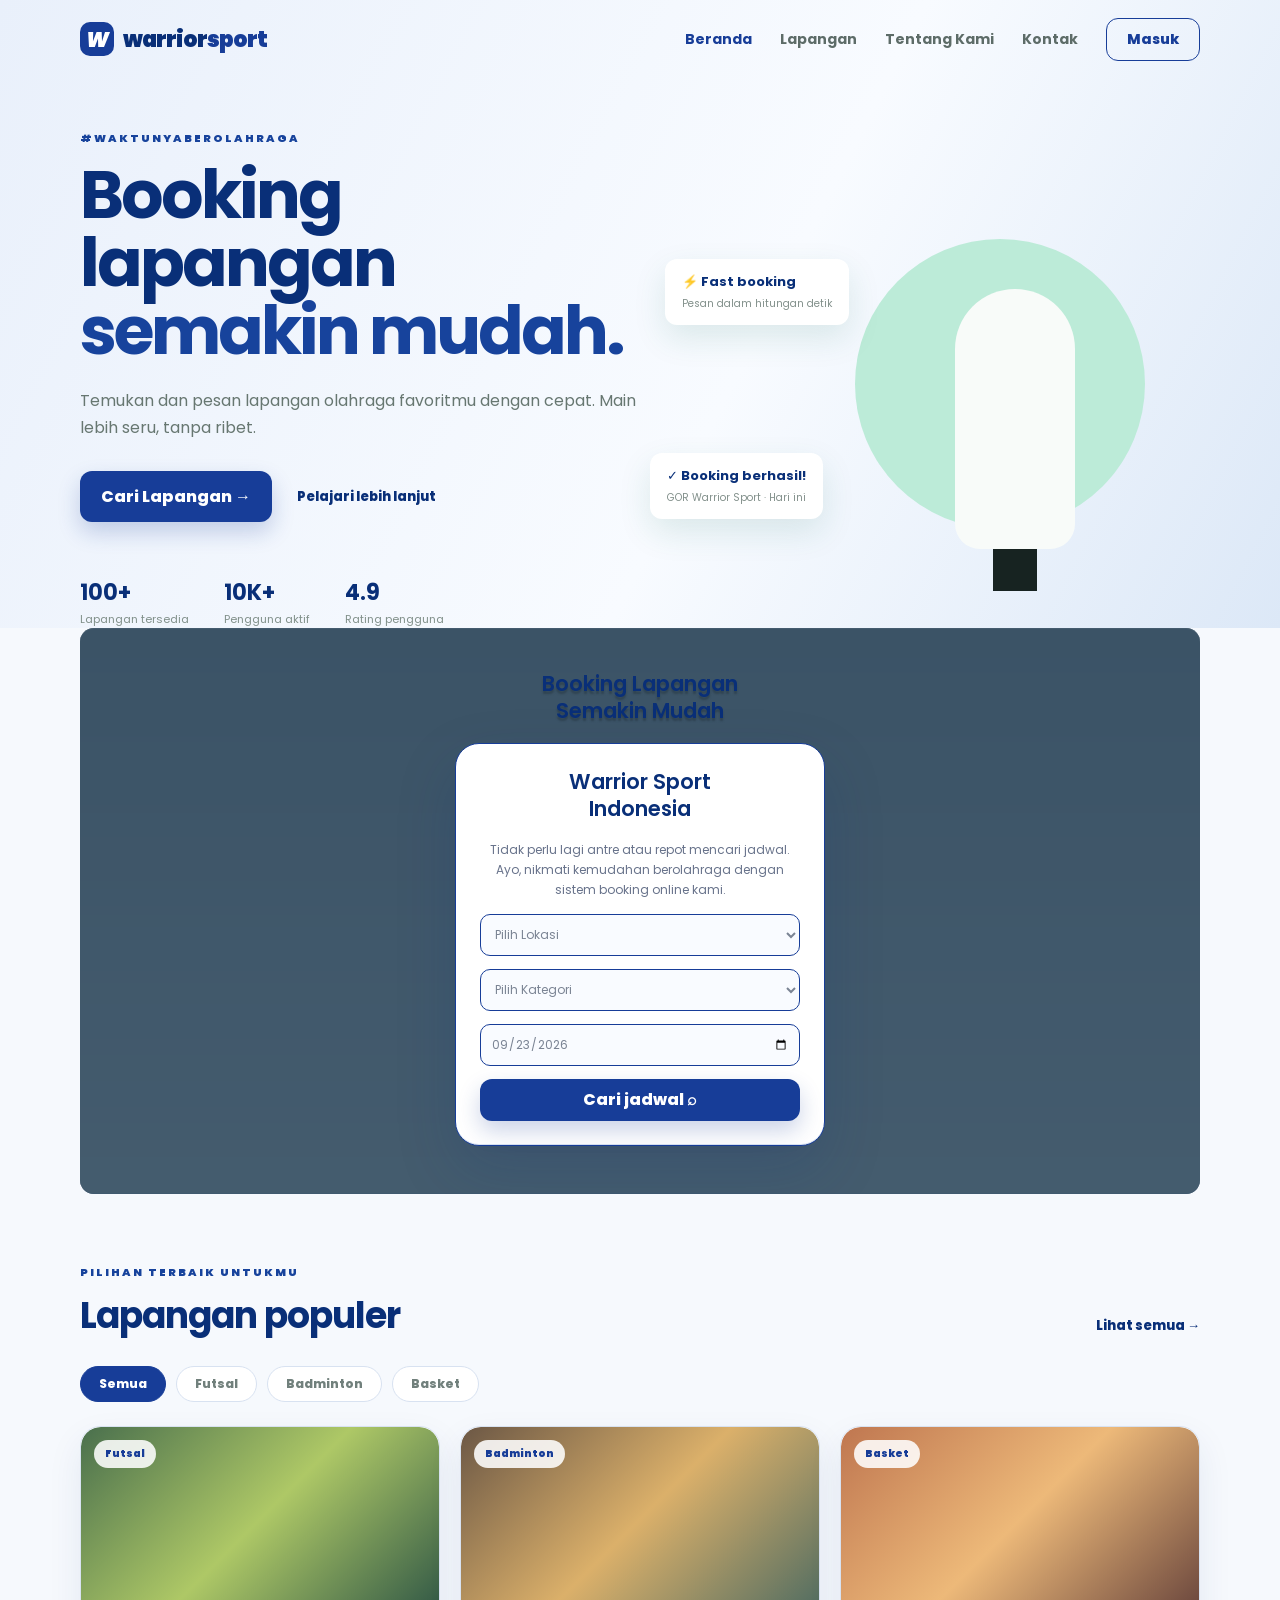
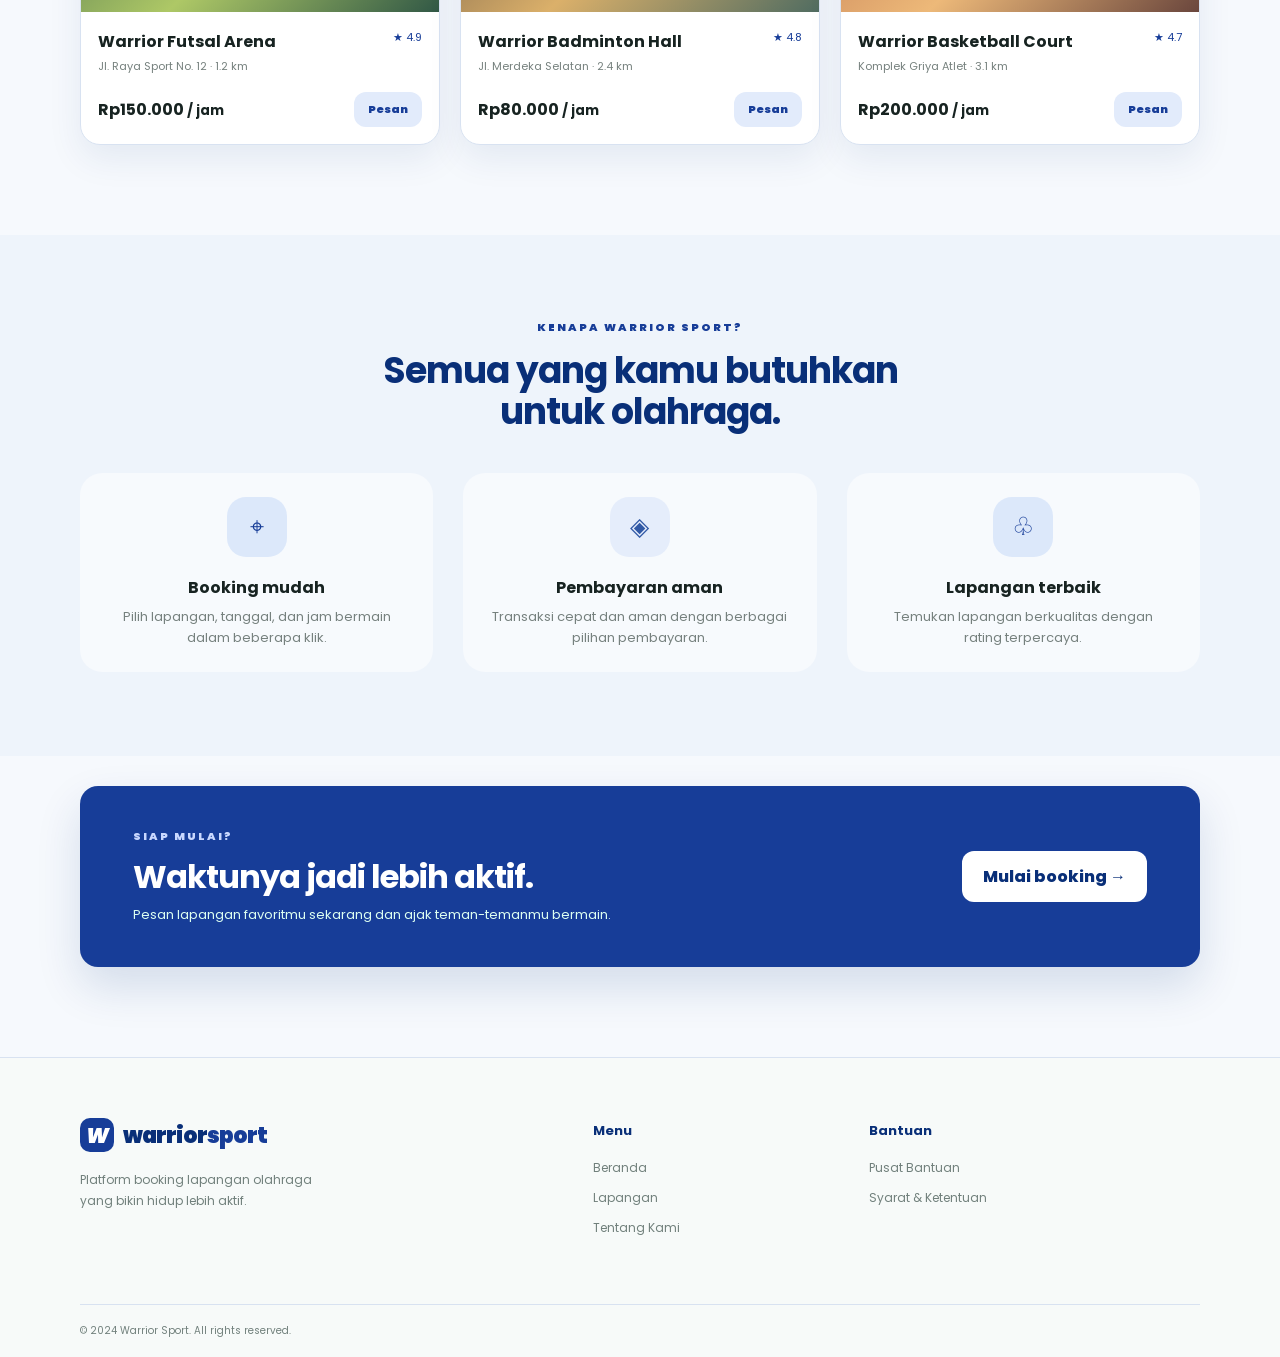
==== index.html @ 6aef8c1a "Prepare static app for Vercel" ====
<!doctype html>
<html lang="id">
  <head>
    <meta charset="UTF-8" />
    <meta name="viewport" content="width=device-width, initial-scale=1.0" />
    <meta
      name="description"
      content="Booking lapangan olahraga Warrior Sport Indonesia dengan cepat dan mudah."
    />
    <title>Warrior Sport — Booking Lapangan</title>
    <link rel="preconnect" href="https://fonts.googleapis.com" />
    <link rel="preconnect" href="https://fonts.gstatic.com" crossorigin />
    <link
      href="https://fonts.googleapis.com/css2?family=Poppins:wght@400;500;600;700;800&display=swap"
      rel="stylesheet"
    />
    <link rel="stylesheet" href="styles.css" />
    <link rel="stylesheet" href="home-layout.css" />
    <link rel="stylesheet" href="home-fix.css" />
    <link rel="stylesheet" href="redesign.css" />
    <link rel="stylesheet" href="high-end.css" />
  </head>
  <body>
    <a class="skip-link" href="#booking">Lewati ke pencarian lapangan</a>
    <header class="site-header" id="beranda">
      <nav class="nav container" aria-label="Navigasi utama">
        <a class="brand" href="#beranda"
          ><span class="brand-mark">W</span
          ><span>warrior<span class="brand-accent">sport</span></span></a
        ><button class="nav-toggle" aria-label="Buka menu">
          <span></span><span></span><span></span>
        </button>
        <div class="nav-links">
          <a class="active" href="#beranda">Beranda</a
          ><a href="lapangan.html">Lapangan</a
          ><a href="#tentang">Tentang Kami</a><a href="#kontak">Kontak</a
          ><a class="btn btn-outline" href="login.html">Masuk</a>
        </div>
      </nav>
    </header>
    <main>
      <section class="hero">
        <div class="container hero-grid">
          <div class="hero-copy">
            <span class="eyebrow">#WaktunyaBerolahraga</span>
            <h1>Booking lapangan<br /><span>semakin mudah.</span></h1>
            <p>
              Temukan dan pesan lapangan olahraga favoritmu dengan cepat. Main
              lebih seru, tanpa ribet.
            </p>
            <div class="hero-actions">
              <a class="btn btn-primary" href="#booking">Cari Lapangan →</a
              ><a class="text-link" href="#tentang">Pelajari lebih lanjut</a>
            </div>
            <div class="hero-stats">
              <div><strong>100+</strong><span>Lapangan tersedia</span></div>
              <div><strong>10K+</strong><span>Pengguna aktif</span></div>
              <div><strong>4.9</strong><span>Rating pengguna</span></div>
            </div>
          </div>
          <div class="hero-art">
            <div class="sun"></div>
            <div class="player"></div>
            <div class="art-card card-top">
              ⚡ <b>Fast booking</b><small>Pesan dalam hitungan detik</small>
            </div>
            <div class="art-card card-bottom">
              ✓ <b>Booking berhasil!</b
              ><small>GOR Warrior Sport · Hari ini</small>
            </div>
          </div>
        </div>
      </section>
      <section class="booking-panel container" id="booking">
        <h2 class="booking-panel-title">Booking Lapangan<br />Semakin Mudah</h2>
        <div class="booking-panel-inner">
          <h2>Warrior Sport<br />Indonesia</h2>
          <p>
            Tidak perlu lagi antre atau repot mencari jadwal. Ayo, nikmati
            kemudahan berolahraga dengan sistem booking online kami.
          </p>
          <form id="bookingForm">
            <select required>
              <option value="">Pilih Lokasi</option>
              <option>Jakarta</option>
              <option>Bandung</option>
              <option>Surabaya</option></select
            ><select required>
              <option value="">Pilih Kategori</option>
              <option>Futsal</option>
              <option>Badminton</option>
              <option>Basket</option></select
            ><input type="date" value="2026-09-23" required /><button
              class="btn btn-primary"
              type="submit"
            >
              Cari jadwal ⌕
            </button>
          </form>
        </div>
      </section>
      <section class="section container" id="lapangan">
        <div class="section-head">
          <div>
            <span class="eyebrow">Pilihan terbaik untukmu</span>
            <h2>Lapangan populer</h2>
          </div>
          <a class="text-link" href="lapangan.html">Lihat semua →</a>
        </div>
        <div class="filter-row">
          <button class="filter active">Semua</button
          ><button class="filter">Futsal</button
          ><button class="filter">Badminton</button
          ><button class="filter">Basket</button>
        </div>
        <div class="court-grid">
          <article class="court-card">
            <div class="court-image image-futsal">
              <span class="badge">Futsal</span>
            </div>
            <div class="court-info">
              <div>
                <h3>Warrior Futsal Arena</h3>
                <p>Jl. Raya Sport No. 12 · 1.2 km</p>
              </div>
              <div class="rating">★ 4.9</div>
            </div>
            <div class="court-bottom">
              <strong>Rp150.000 <small>/ jam</small></strong
              ><a class="book-btn" href="detail.html">Pesan</a>
            </div>
          </article>
          <article class="court-card">
            <div class="court-image image-badminton">
              <span class="badge">Badminton</span>
            </div>
            <div class="court-info">
              <div>
                <h3>Warrior Badminton Hall</h3>
                <p>Jl. Merdeka Selatan · 2.4 km</p>
              </div>
              <div class="rating">★ 4.8</div>
            </div>
            <div class="court-bottom">
              <strong>Rp80.000 <small>/ jam</small></strong
              ><a class="book-btn" href="detail.html">Pesan</a>
            </div>
          </article>
          <article class="court-card">
            <div class="court-image image-basket">
              <span class="badge">Basket</span>
            </div>
            <div class="court-info">
              <div>
                <h3>Warrior Basketball Court</h3>
                <p>Komplek Griya Atlet · 3.1 km</p>
              </div>
              <div class="rating">★ 4.7</div>
            </div>
            <div class="court-bottom">
              <strong>Rp200.000 <small>/ jam</small></strong
              ><a class="book-btn" href="detail.html">Pesan</a>
            </div>
          </article>
        </div>
      </section>
      <section class="benefits" id="tentang">
        <div class="container">
          <div class="section-head centered">
            <div>
              <span class="eyebrow">Kenapa Warrior Sport?</span>
              <h2>Semua yang kamu butuhkan<br />untuk olahraga.</h2>
            </div>
          </div>
          <div class="benefit-grid">
            <div class="benefit">
              <span class="benefit-icon green">⌖</span>
              <h3>Booking mudah</h3>
              <p>
                Pilih lapangan, tanggal, dan jam bermain dalam beberapa klik.
              </p>
            </div>
            <div class="benefit">
              <span class="benefit-icon orange">◈</span>
              <h3>Pembayaran aman</h3>
              <p>
                Transaksi cepat dan aman dengan berbagai pilihan pembayaran.
              </p>
            </div>
            <div class="benefit">
              <span class="benefit-icon blue">♧</span>
              <h3>Lapangan terbaik</h3>
              <p>Temukan lapangan berkualitas dengan rating terpercaya.</p>
            </div>
          </div>
        </div>
      </section>
      <section class="cta container" id="kontak">
        <div>
          <span class="eyebrow">Siap mulai?</span>
          <h2>Waktunya jadi lebih aktif.</h2>
          <p>
            Pesan lapangan favoritmu sekarang dan ajak teman-temanmu bermain.
          </p>
        </div>
        <a class="btn btn-light" href="lapangan.html">Mulai booking →</a>
      </section>
    </main>
    <footer class="footer">
      <div class="container footer-grid">
        <div>
          <a class="brand" href="#beranda"
            ><span class="brand-mark">W</span
            ><span>warrior<span class="brand-accent">sport</span></span></a
          >
          <p>
            Platform booking lapangan olahraga<br />yang bikin hidup lebih
            aktif.
          </p>
        </div>
        <div>
          <h4>Menu</h4>
          <a href="#beranda">Beranda</a><a href="lapangan.html">Lapangan</a
          ><a href="#tentang">Tentang Kami</a>
        </div>
        <div>
          <h4>Bantuan</h4>
          <a href="#kontak">Pusat Bantuan</a
          ><a href="#kontak">Syarat & Ketentuan</a>
        </div>
      </div>
      <div class="container footer-bottom">
        © 2024 Warrior Sport. All rights reserved.
      </div>
    </footer>
    <script>
      document
        .querySelector("#bookingForm")
        .addEventListener("submit", (event) => {
          event.preventDefault();
          location.href = "lapangan.html";
        });
    </script>
  </body>
</html>
---- styles.css ----
:root {
  --green: #1cb383;
  --deep: #123c38;
  --muted: #76817e;
  --line: #e6eeeb;
}
* {
  box-sizing: border-box;
}
body {
  margin: 0;
  color: #172321;
  font-family: Arial, Helvetica, sans-serif;
  background: #fff;
}
a {
  text-decoration: none;
  color: inherit;
}
button,
input,
select {
  font: inherit;
}
.container {
  width: min(1120px, calc(100% - 40px));
  margin: auto;
}
.nav {
  height: 78px;
  display: flex;
  align-items: center;
  justify-content: space-between;
}
.page-nav {
  position: relative;
  background: #fff;
  border-bottom: 1px solid var(--line);
}
.brand {
  display: flex;
  align-items: center;
  gap: 9px;
  font-size: 22px;
  font-weight: 900;
  letter-spacing: -1px;
  color: var(--deep);
}
.brand-mark {
  display: grid;
  place-items: center;
  width: 34px;
  height: 34px;
  border-radius: 10px;
  background: var(--green);
  color: #fff;
  font-size: 21px;
  font-style: italic;
}
.brand-accent {
  color: var(--green);
}
.nav-links {
  display: flex;
  align-items: center;
  gap: 28px;
  color: #5d6c68;
  font-size: 14px;
  font-weight: 700;
}
.nav-links a.active {
  color: var(--green);
}
.btn {
  display: inline-block;
  border: 0;
  border-radius: 9px;
  padding: 13px 21px;
  font-weight: 800;
  cursor: pointer;
}
.btn-primary {
  background: var(--green);
  color: #fff;
}
.btn-outline {
  background: transparent;
  border: 1px solid var(--green);
  color: var(--green);
  padding: 10px 20px;
}
.nav-toggle {
  display: none;
  background: none;
  border: 0;
}
.nav-toggle span {
  display: block;
  width: 22px;
  height: 2px;
  margin: 3px;
  background: var(--deep);
}
.page-shell {
  background: #f7faf9;
  min-height: 100vh;
  padding: 120px 0 80px;
}
.page-title {
  display: flex;
  align-items: end;
  justify-content: space-between;
  margin-bottom: 30px;
}
.page-title h1 {
  font-size: 40px;
  color: var(--deep);
  margin: 0;
}
.page-title p {
  color: var(--muted);
  margin: 9px 0 0;
}
.booking-panel {
  background: #fff;
  border-radius: 14px;
  box-shadow: 0 12px 35px #1e594416;
  padding: 21px 25px;
  display: flex;
  align-items: center;
  gap: 22px;
}
.panel-heading {
  display: flex;
  align-items: center;
  gap: 12px;
  min-width: 260px;
}
.panel-icon {
  display: grid;
  place-items: center;
  background: #e5f8f0;
  color: var(--green);
  width: 42px;
  height: 42px;
  border-radius: 50%;
  font-size: 23px;
}
.panel-heading strong,
.panel-heading small {
  display: block;
}
.panel-heading small {
  font-size: 11px;
  color: var(--muted);
  margin-top: 3px;
}
.search-field {
  height: 45px;
  display: flex;
  align-items: center;
  gap: 9px;
  padding: 0 14px;
  border: 1px solid var(--line);
  border-radius: 8px;
  flex: 1;
  color: var(--muted);
}
.search-field input {
  border: 0;
  outline: 0;
  width: 100%;
  font-size: 12px;
}
.search-button {
  padding: 13px 28px;
}
.filter-row {
  display: flex;
  gap: 10px;
  margin-bottom: 24px;
}
.filter {
  border: 1px solid var(--line);
  background: #fff;
  color: #71807c;
  border-radius: 20px;
  padding: 8px 18px;
  font-size: 12px;
  font-weight: 800;
  cursor: pointer;
}
.filter.active,
.filter:hover {
  background: var(--green);
  border-color: var(--green);
  color: #fff;
}
.court-grid {
  display: grid;
  grid-template-columns: repeat(3, 1fr);
  gap: 20px;
}
.court-card,
.page-card {
  overflow: hidden;
  border: 1px solid var(--line);
  border-radius: 13px;
  background: #fff;
}
.court-image {
  height: 185px;
  position: relative;
  background: linear-gradient(135deg, #496f4d, #aec866 50%, #315846);
}
.image-badminton {
  background: linear-gradient(135deg, #6b5745, #dbb06a 50%, #506c61);
}
.image-basket {
  background: linear-gradient(135deg, #bf7650, #edb979 50%, #6a463d);
}
.badge {
  position: absolute;
  top: 13px;
  left: 13px;
  background: #ffffffde;
  color: var(--green);
  font-size: 10px;
  font-weight: 900;
  padding: 6px 11px;
  border-radius: 15px;
}
.heart {
  position: absolute;
  top: 11px;
  right: 12px;
  border: 0;
  background: #fff;
  border-radius: 50%;
  font-size: 20px;
  cursor: pointer;
}
.court-info,
.court-bottom {
  display: flex;
  justify-content: space-between;
  padding: 17px;
}
.court-info h3 {
  font-size: 16px;
  margin: 0 0 4px;
}
.court-info p,
.rating {
  font-size: 11px;
  color: var(--muted);
  margin: 0;
}
.court-bottom {
  align-items: center;
  padding-top: 0;
}
.book-btn {
  border: 0;
  background: #e4f8ef;
  color: var(--green);
  font-weight: 900;
  font-size: 11px;
  padding: 9px 14px;
  border-radius: 7px;
}
.auth-shell {
  min-height: 100vh;
  background: linear-gradient(135deg, #e5f8f0, #f8fcfa);
  display: grid;
  place-items: center;
  padding: 25px;
}
.auth-card {
  width: min(430px, 100%);
  background: #fff;
  padding: 36px;
  border-radius: 16px;
  box-shadow: 0 18px 50px #164f3920;
}
.auth-card h1 {
  color: var(--deep);
  font-size: 28px;
  margin: 30px 0 8px;
}
.auth-card > p,
.auth-footer {
  color: var(--muted);
  font-size: 13px;
}
.auth-card label {
  display: block;
  font-size: 12px;
  color: var(--deep);
  font-weight: 900;
  margin: 15px 0;
}
.auth-card input {
  display: block;
  width: 100%;
  padding: 12px;
  border: 1px solid var(--line);
  border-radius: 8px;
  margin-top: 6px;
}
.auth-card .btn {
  width: 100%;
  margin-top: 7px;
}
.auth-footer {
  text-align: center;
  margin-top: 22px;
}
.auth-footer a {
  color: var(--green);
  font-weight: 900;
}
@media (max-width: 760px) {
  .nav-toggle {
    display: block;
  }
  .nav-links {
    display: none;
  }
  .booking-panel {
    flex-wrap: wrap;
  }
  .panel-heading {
    width: 100%;
  }
  .search-field {
    min-width: 180px;
  }
  .court-grid {
    grid-template-columns: 1fr;
  }
  .page-title {
    display: block;
  }
  .page-title .btn {
    margin-top: 20px;
  }
}
---- home-layout.css ----
.site-header {
  position: absolute;
  z-index: 5;
  top: 0;
  width: 100%;
}
.hero {
  position: relative;
  overflow: hidden;
  background: linear-gradient(117deg, #e5f8f0, #f6fcfa 58%, #d9f4ea);
  min-height: 580px;
  padding-top: 130px;
}
.hero-grid {
  display: grid;
  grid-template-columns: 1fr 1fr;
  align-items: center;
  min-height: 420px;
}
.eyebrow {
  display: block;
  text-transform: uppercase;
  letter-spacing: 2px;
  font-size: 11px;
  font-weight: 900;
  color: var(--green);
  margin-bottom: 14px;
}
.hero h1 {
  font-family: Poppins, Arial, sans-serif;
  font-size: clamp(43px, 5.2vw, 70px);
  line-height: 1.02;
  letter-spacing: -3px;
  margin: 0 0 22px;
  color: var(--deep);
}
.hero h1 span {
  color: var(--green);
}
.hero-copy > p {
  max-width: 430px;
  color: #677771;
  font-size: 16px;
  line-height: 1.7;
}
.hero-actions {
  display: flex;
  align-items: center;
  gap: 25px;
  margin-top: 30px;
}
.text-link {
  font-size: 13px;
  font-weight: 800;
  color: var(--deep);
}
.hero-stats {
  display: flex;
  gap: 35px;
  margin-top: 54px;
}
.hero-stats div {
  display: flex;
  flex-direction: column;
  gap: 2px;
}
.hero-stats strong {
  font-size: 22px;
  color: var(--deep);
}
.hero-stats span {
  font-size: 11px;
  color: #81908a;
}
.hero-art {
  height: 350px;
  position: relative;
}
.sun {
  position: absolute;
  right: 55px;
  top: 35px;
  width: 290px;
  height: 290px;
  border-radius: 50%;
  background: #bcebd8;
}
.player {
  position: absolute;
  right: 125px;
  bottom: 5px;
  width: 120px;
  height: 260px;
  border-radius: 60px 60px 25px 25px;
  background: #f8fbf9;
  box-shadow: 0 80px 0 -38px #172321;
}
.art-card {
  position: absolute;
  z-index: 2;
  background: #fff;
  border-radius: 12px;
  box-shadow: 0 13px 32px #1a6e5720;
  padding: 13px 17px;
  color: var(--deep);
  font-size: 13px;
}
.art-card small {
  display: block;
  color: #82908b;
  font-size: 10px;
  margin-top: 4px;
}
.card-top {
  top: 55px;
  left: 25px;
}
.card-bottom {
  bottom: 35px;
  left: 10px;
}
.booking-panel {
  position: relative;
  margin-top: -38px;
  z-index: 2;
  padding: 0;
  background: transparent;
  box-shadow: none;
}
.booking-panel-inner {
  width: min(100%, 370px);
  margin: auto;
  padding: 20px 21px 21px;
  border: 1px solid #17366d;
  border-radius: 9px;
  background: #fff;
  box-shadow: 0 1px 3px #102f5b33;
  color: #68738b;
}
.booking-panel h2 {
  margin: 0 0 18px;
  color: #082c72;
  text-align: center;
  font:
    600 21px/1.3 Poppins,
    Arial,
    sans-serif;
}
.booking-panel p {
  margin: 0 auto 14px;
  text-align: center;
  font:
    12px/1.65 Poppins,
    Arial,
    sans-serif;
}
.booking-panel form {
  display: grid;
  gap: 13px;
}
.booking-panel select,
.booking-panel input {
  width: 100%;
  height: 34px;
  padding: 0 10px;
  border: 1px solid #17366d;
  border-radius: 4px;
  background: #fff;
  color: #7b8494;
  font:
    12px Poppins,
    Arial,
    sans-serif;
  outline: 0;
}
.booking-panel .btn {
  width: 100%;
  height: 34px;
  padding: 0;
}
.section {
  padding: 90px 0;
}
.section-head {
  display: flex;
  justify-content: space-between;
  align-items: end;
  margin-bottom: 30px;
}
.section-head h2,
.benefits h2,
.cta h2 {
  font-family: Poppins, Arial, sans-serif;
  color: var(--deep);
  font-size: 36px;
  line-height: 1.15;
  letter-spacing: -1px;
  margin: 0;
}
.benefits {
  background: #f3faf7;
  padding: 84px 0;
}
.centered {
  justify-content: center;
  text-align: center;
}
.benefit-grid {
  display: grid;
  grid-template-columns: repeat(3, 1fr);
  gap: 30px;
  margin-top: 40px;
  text-align: center;
}
.benefit {
  padding: 24px;
}
.benefit-icon {
  display: grid;
  place-items: center;
  margin: auto;
  width: 60px;
  height: 60px;
  border-radius: 19px;
  font-size: 25px;
}
.benefit-icon.green {
  background: #d9f5e8;
  color: var(--green);
}
.benefit-icon.orange {
  background: #fff0df;
  color: #ed9b43;
}
.benefit-icon.blue {
  background: #e3effb;
  color: #5285c1;
}
.benefit h3 {
  font-size: 16px;
  margin: 18px 0 7px;
}
.benefit p {
  font-size: 13px;
  line-height: 1.6;
  color: var(--muted);
  max-width: 220px;
  margin: auto;
}
.cta {
  display: flex;
  align-items: center;
  justify-content: space-between;
  gap: 30px;
  background: var(--green);
  color: #fff;
  border-radius: 18px;
  padding: 42px 53px;
  margin-top: 30px;
  margin-bottom: 90px;
}
.cta h2 {
  color: #fff;
  font-size: 32px;
}
.cta p {
  font-size: 13px;
  color: #ddfff1;
  margin: 9px 0 0;
}
.btn-light {
  background: #fff;
  color: var(--deep);
}
.footer {
  background: #f7faf9;
  padding: 60px 0 0;
  color: #71807c;
}
.footer-grid {
  display: grid;
  grid-template-columns: 2fr 1fr 1.4fr;
  gap: 40px;
  padding-bottom: 55px;
}
.footer p {
  font-size: 12px;
  line-height: 1.7;
  margin-top: 18px;
}
.footer h4 {
  font-size: 13px;
  color: var(--deep);
  margin: 3px 0 18px;
}
.footer-grid > div:not(:first-child) a {
  display: block;
  font-size: 12px;
  margin: 0 0 12px;
}
.footer-bottom {
  border-top: 1px solid var(--line);
  padding: 18px 0;
  font-size: 10px;
}
@media (max-width: 760px) {
  .hero {
    padding-top: 110px;
  }
  .hero-grid {
    grid-template-columns: 1fr;
    min-height: 700px;
  }
  .hero-copy {
    text-align: center;
  }
  .hero-copy > p {
    margin: auto;
  }
  .hero-actions,
  .hero-stats {
    justify-content: center;
  }
  .hero-art {
    height: 300px;
  }
  .player {
    right: calc(50% - 60px);
  }
  .sun {
    right: calc(50% - 145px);
    top: 10px;
  }
  .section {
    padding: 70px 0;
  }
  .section-head {
    align-items: flex-start;
    gap: 15px;
    flex-direction: column;
  }
  .benefit-grid {
    grid-template-columns: 1fr;
  }
  .cta {
    padding: 32px;
    flex-direction: column;
    align-items: flex-start;
  }
  .footer-grid {
    grid-template-columns: 1fr 1fr;
  }
  .footer-grid > div:first-child {
    grid-column: span 2;
  }
}
---- home-fix.css ----
.booking-panel {
  display: block;
  position: relative;
  isolation: isolate;
  overflow: hidden;
  flex: none;
  margin: 0 auto;
  padding: 42px 0 48px;
  background: #536872;
  box-shadow: none;
}
.booking-panel:before {
  content: "";
  position: absolute;
  inset: -28px;
  background:
    linear-gradient(#526b7799, #6b747899),
    url("https://images.unsplash.com/photo-1517649763962-0c623066013b?auto=format&fit=crop&w=900&q=80")
      center/cover;
  filter: blur(8px);
  z-index: -2;
}
.booking-panel:after {
  content: "";
  position: absolute;
  inset: 0;
  background: #53687266;
  z-index: -1;
}
.booking-panel-title {
  position: relative;
  margin: 0 0 26px;
  text-align: center;
  color: #fff;
  font:
    800 25px/1.6 Poppins,
    Arial,
    sans-serif;
  text-shadow: 0 3px 2px #304452;
}
.booking-panel-inner {
  max-width: 370px;
}
.hero {
  min-height: 620px;
}
.section {
  padding-top: 70px;
}
@media (max-width: 760px) {
  .hero {
    min-height: 640px;
  }
  .booking-panel {
    padding: 36px 0 44px;
  }
  .booking-panel-inner {
    width: calc(100% - 30px);
  }
  .booking-panel-title {
    font-size: 25px;
    line-height: 1.6;
  }
  .section {
    padding-top: 55px;
  }
}
.hero {
  background: linear-gradient(117deg, #e9f0fb, #f8fbff 58%, #dce8f7);
}
.hero .eyebrow,
.section .eyebrow {
  color: #17439c;
}
.hero h1 span {
  color: #17439c;
}
.hero .btn-primary,
.booking-panel .btn-primary {
  background: #173d98;
  box-shadow: 0 10px 22px #173d9838;
}
.hero .text-link {
  color: #092f78;
}
.hero-stats strong {
  color: #092f78;
}
.site-header .brand-mark,
.footer .brand-mark {
  background: #173d98;
}
.site-header .brand-accent,
.footer .brand-accent {
  color: #173d98;
}
.booking-panel:before {
  background:
    linear-gradient(#344d6299, #536b7d99),
    url("https://images.unsplash.com/photo-1517649763962-0c623066013b?auto=format&fit=crop&w=900&q=80")
      center/cover;
}
.booking-panel:after {
  background: #344d6270;
}
.booking-panel-inner {
  border-color: #173d98;
}
.booking-panel h2 {
  color: #092f78;
}
.booking-panel select,
.booking-panel input {
  border-color: #173d98;
}
.section .text-link {
  color: #092f78;
}
.benefits {
  background: #eef4fb;
}
.benefit-icon.green {
  background: #dce8fa;
  color: #173d98;
}
.benefit-icon.orange {
  background: #e5edfb;
  color: #3159a6;
}
.benefit-icon.blue {
  background: #dce8fa;
  color: #173d98;
}
.cta {
  background: #173d98;
}
.cta .eyebrow {
  color: #c9d8ff;
}
:root {
  --green: #173d98;
  --deep: #092f78;
  --pale: #eef4fb;
  --line: #d8e2f1;
}
.rating {
  color: #173d98;
}
.book-btn {
  background: #e2ebfb;
  color: #173d98;
}
---- redesign.css ----
html {
  scroll-behavior: smooth;
}
body {
  font-family: Poppins, Arial, sans-serif;
  background: #f6f9fd;
}
.skip-link {
  position: fixed;
  z-index: 20;
  top: 12px;
  left: 12px;
  padding: 9px 13px;
  border-radius: 7px;
  background: #092f78;
  color: #fff;
  transform: translateY(-150%);
  transition: transform 0.2s ease;
}
.skip-link:focus {
  transform: none;
}
.nav-links a,
.btn,
.book-btn,
.filter,
.heart {
  transition:
    color 0.2s ease,
    background-color 0.2s ease,
    border-color 0.2s ease,
    transform 0.2s ease,
    box-shadow 0.2s ease;
}
.nav-links a:focus-visible,
.btn:focus-visible,
.book-btn:focus-visible,
.filter:focus-visible,
.heart:focus-visible,
.booking-panel select:focus-visible,
.booking-panel input:focus-visible {
  outline: 3px solid #9dbaff;
  outline-offset: 3px;
}
.btn:hover,
.book-btn:hover {
  transform: translateY(-2px);
  box-shadow: 0 9px 18px #092f7830;
}
.btn:active,
.book-btn:active,
.filter:active,
.heart:active {
  transform: translateY(1px) scale(0.98);
}
.hero-copy > p,
.booking-panel p,
.benefit p,
.cta p {
  max-width: 42rem;
  text-wrap: pretty;
}
.hero h1,
.booking-panel-title,
.section h2,
.benefits h2,
.cta h2 {
  text-wrap: balance;
}
.booking-panel {
  box-shadow:
    inset 0 1px #ffffff42,
    inset 0 -1px #092f7833;
}
.booking-panel-inner {
  box-shadow:
    0 18px 40px #092f7830,
    inset 0 1px #ffffff;
}
.court-card {
  border-color: #d8e2f1;
  box-shadow: 0 8px 22px #092f780b;
}
.court-card:hover {
  box-shadow: 0 16px 30px #092f7820;
}
.benefit {
  border-radius: 18px;
}
.footer {
  border-top: 1px solid #d8e2f1;
}
---- high-end.css ----
:root {
  --green: #173d98;
  --deep: #092f78;
  --pale: #eef4fb;
  --line: #d8e2f1;
}
body {
  font-family: Poppins, sans-serif;
  font-variant-numeric: tabular-nums;
}
.hero,
.booking-panel,
.section,
.benefits,
.cta {
  isolation: isolate;
}
.hero:after,
.benefits:after {
  content: "";
  position: absolute;
  inset: 0;
  z-index: -1;
  pointer-events: none;
  background-image: radial-gradient(#173d9814 0.7px, transparent 0.7px);
  background-size: 6px 6px;
  opacity: 0.16;
}
.benefits {
  position: relative;
}
.hero-copy,
.hero-art,
.booking-panel-inner,
.court-card,
.benefit,
.cta {
  animation: rise-in 0.8s cubic-bezier(0.32, 0.72, 0, 1) both;
}
.hero-art {
  animation-delay: 90ms;
}
.booking-panel-inner {
  animation-delay: 160ms;
}
.court-card:nth-child(2) {
  animation-delay: 100ms;
}
.court-card:nth-child(3) {
  animation-delay: 180ms;
}
.benefit:nth-child(2) {
  animation-delay: 100ms;
}
.benefit:nth-child(3) {
  animation-delay: 180ms;
}
@keyframes rise-in {
  from {
    opacity: 0;
    transform: translateY(18px);
    filter: blur(5px);
  }
  to {
    opacity: 1;
    transform: none;
    filter: none;
  }
}
.btn,
.book-btn,
.filter,
.heart {
  transition:
    transform 0.55s cubic-bezier(0.32, 0.72, 0, 1),
    background-color 0.35s cubic-bezier(0.32, 0.72, 0, 1),
    box-shadow 0.55s cubic-bezier(0.32, 0.72, 0, 1);
}
.btn,
.book-btn {
  border-radius: 12px;
}
.booking-panel-inner {
  border-radius: 24px;
  padding: 24px;
  box-shadow:
    0 24px 60px #092f782b,
    inset 0 1px #fff,
    inset 0 -1px #d8e2f1;
}
.booking-panel select,
.booking-panel input {
  height: 42px;
  border-radius: 10px;
  background: #f9fbff;
}
.booking-panel .btn {
  height: 42px;
  border-radius: 12px;
}
.court-card {
  border-radius: 20px;
  box-shadow: 0 14px 35px #092f7814;
}
.court-image {
  border-radius: 20px 20px 0 0;
}
.benefit {
  border-radius: 22px;
  background: #ffffff80;
}
.cta {
  box-shadow: 0 20px 45px #092f7824;
}
@media (max-width: 760px) {
  .booking-panel-inner {
    padding: 20px;
    border-radius: 20px;
  }
  .hero-copy,
  .hero-art,
  .booking-panel-inner,
  .court-card,
  .benefit,
  .cta {
    animation-duration: 0.65s;
  }
}
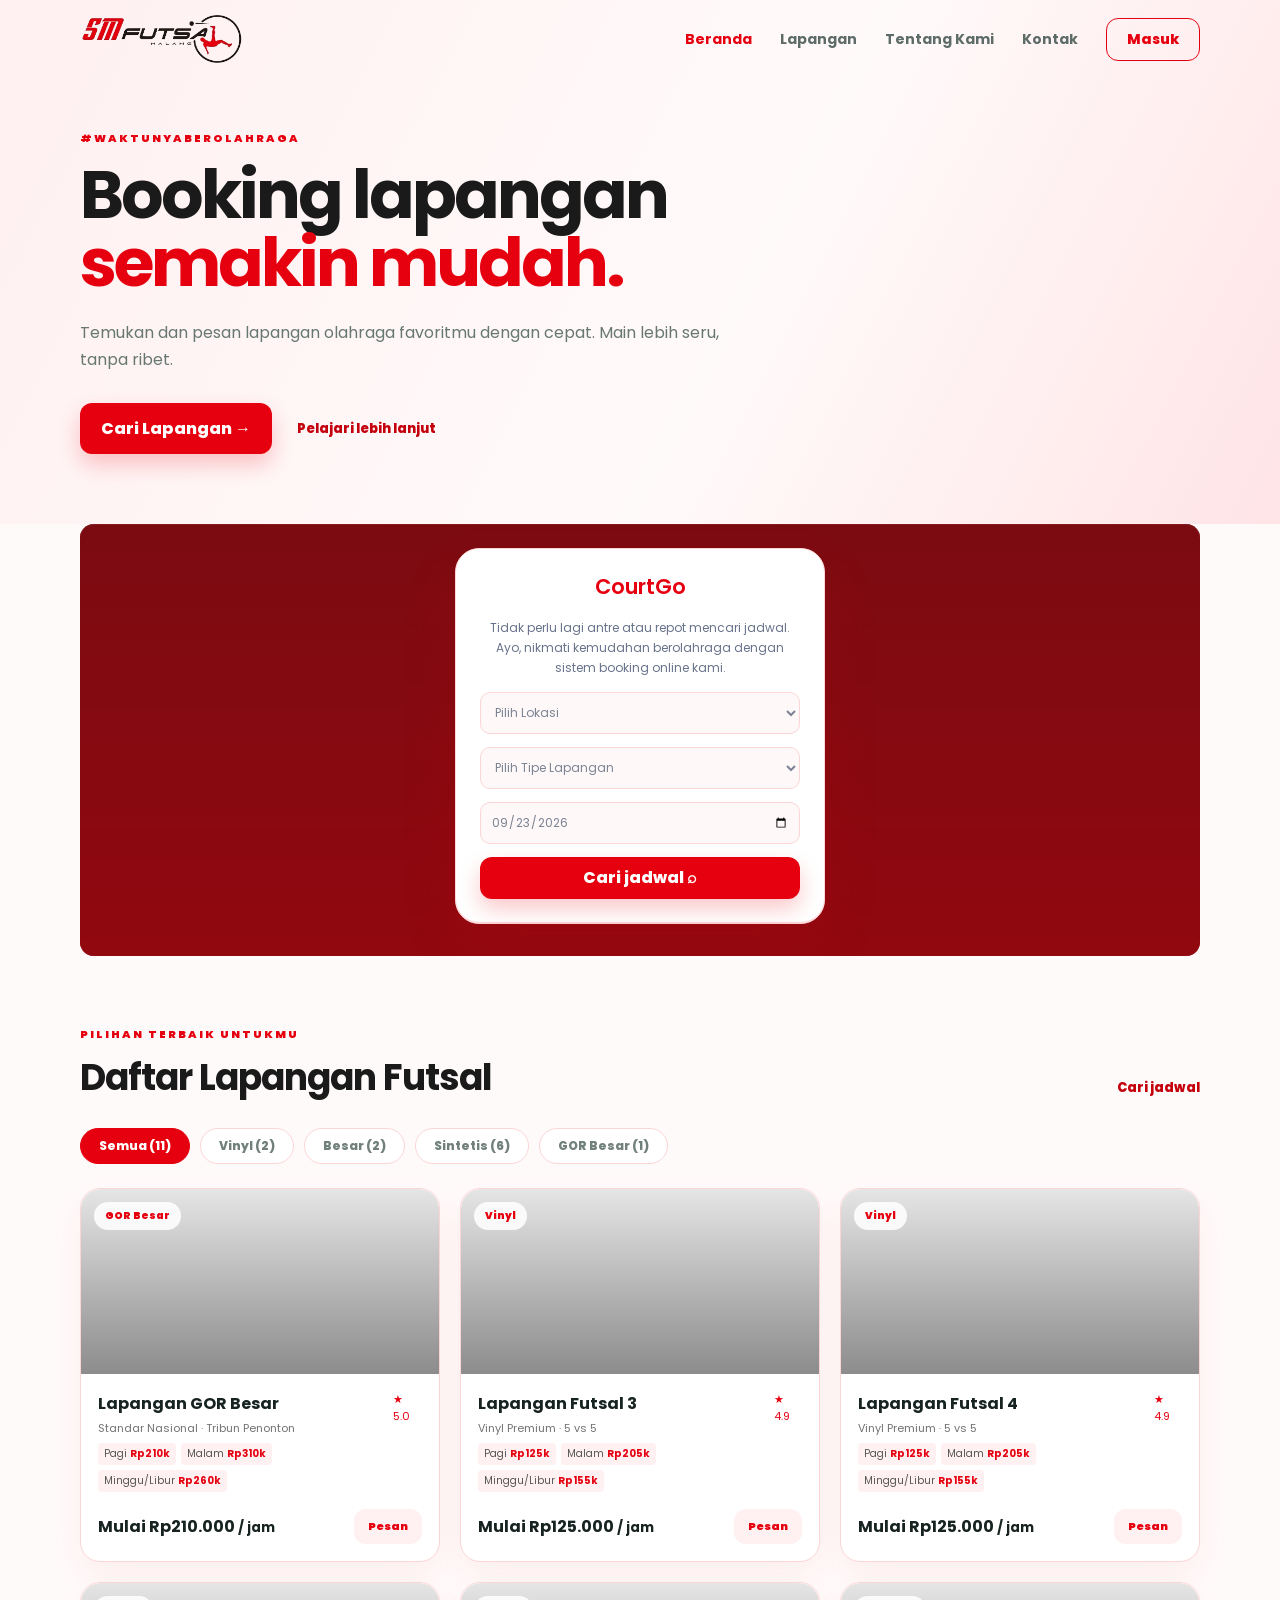
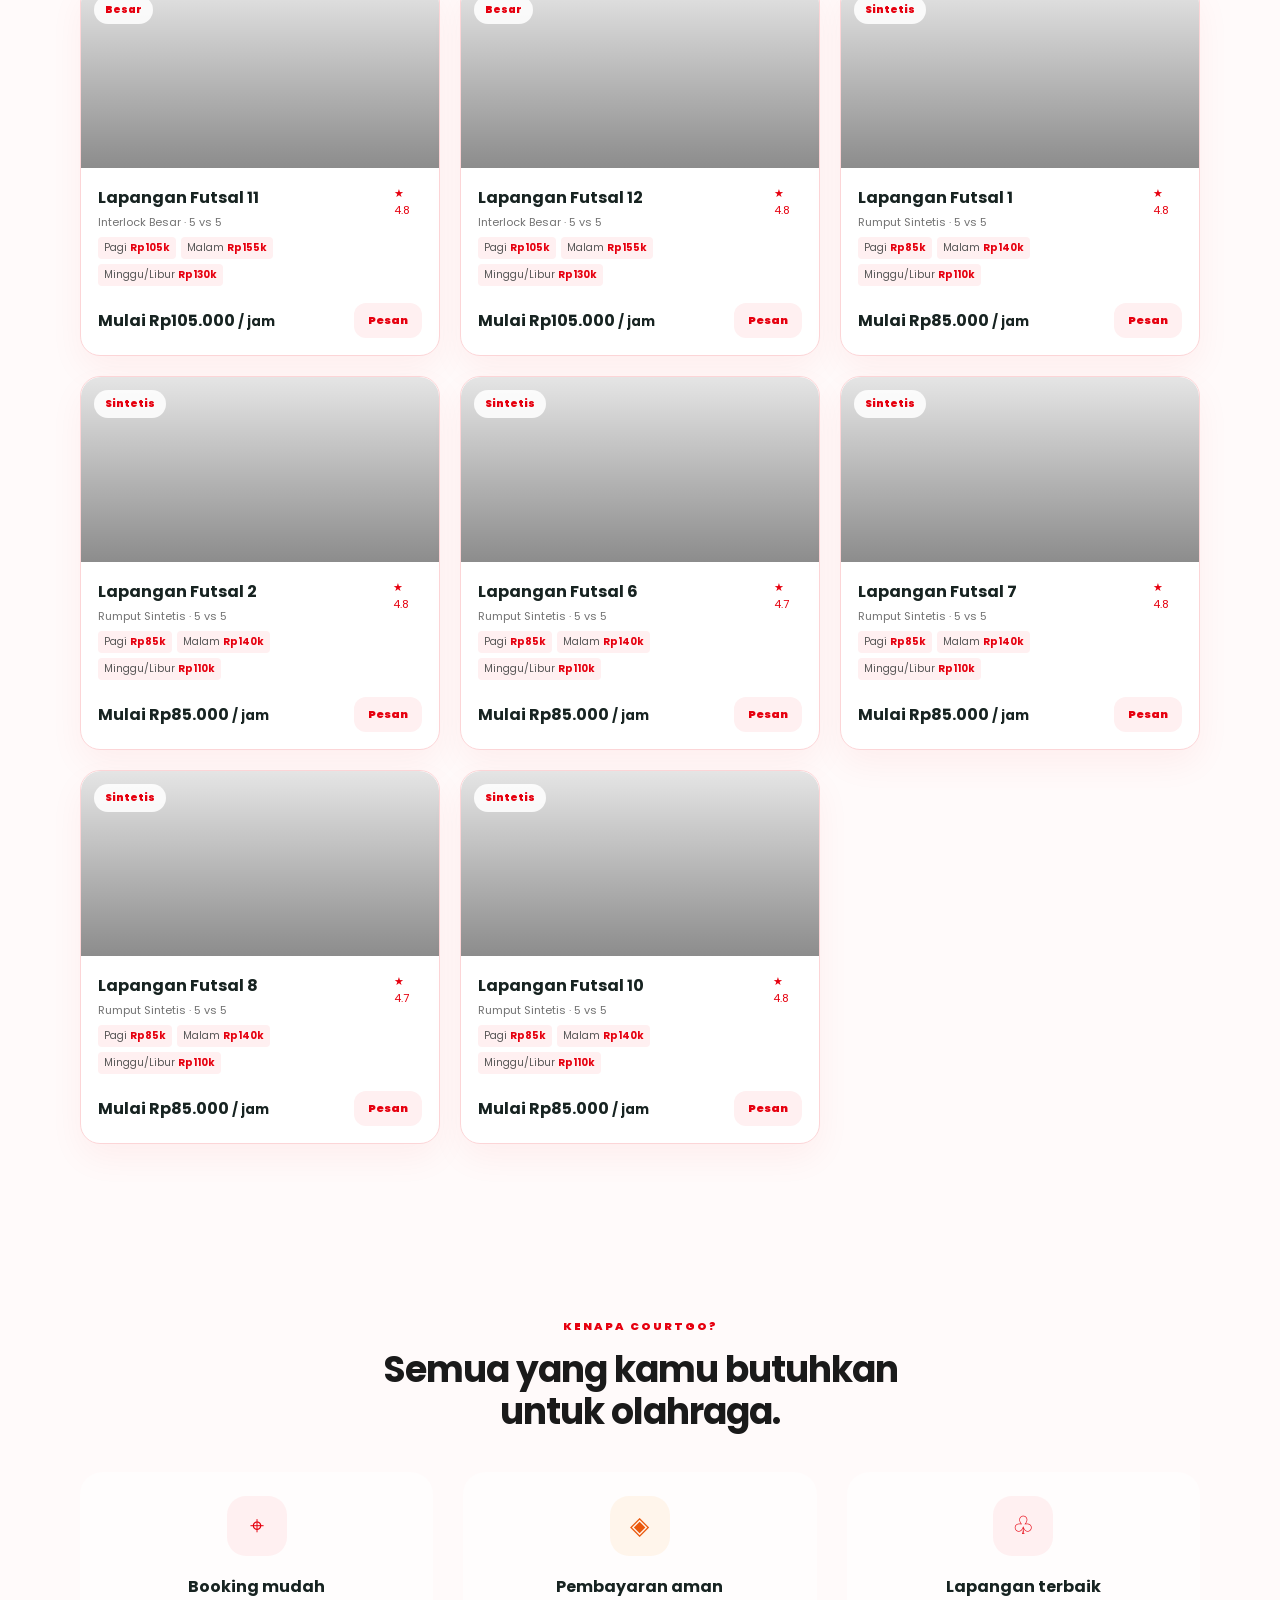
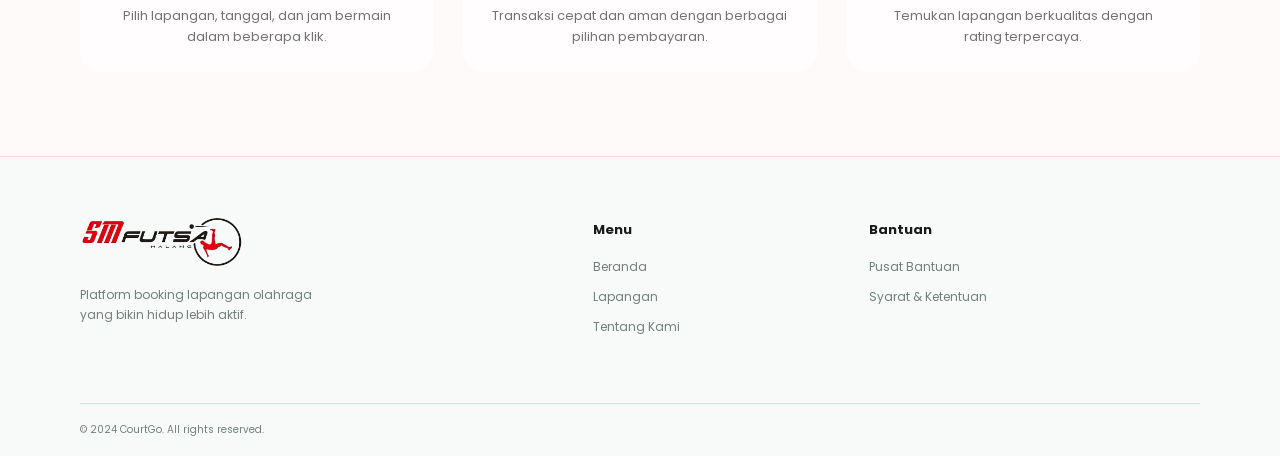
==== commit a22b5a38: "Update SM Futsal UI, pricing, booking duration and payment flow - Update brand to CourtGo & SM Futsa" ====
--- a/index.html
+++ b/index.html
@@ -5,9 +5,10 @@
     <meta name="viewport" content="width=device-width, initial-scale=1.0" />
     <meta
       name="description"
-      content="Booking lapangan olahraga Warrior Sport Indonesia dengan cepat dan mudah."
+      content="Booking lapangan olahraga CourtGo dengan cepat dan mudah."
     />
-    <title>Warrior Sport — Booking Lapangan</title>
+    <title>CourtGo | Booking Lapangan</title>
+    <link rel="icon" type="image/png" href="logo.png" />
     <link rel="preconnect" href="https://fonts.googleapis.com" />
     <link rel="preconnect" href="https://fonts.gstatic.com" crossorigin />
     <link
@@ -25,14 +26,13 @@
     <header class="site-header" id="beranda">
       <nav class="nav container" aria-label="Navigasi utama">
         <a class="brand" href="#beranda"
-          ><span class="brand-mark">W</span
-          ><span>warrior<span class="brand-accent">sport</span></span></a
-        ><button class="nav-toggle" aria-label="Buka menu">
+          ><img class="brand-logo" src="logo.png" alt="SM Futsal Malang"
+        /></a><button class="nav-toggle" aria-label="Buka menu">
           <span></span><span></span><span></span>
         </button>
         <div class="nav-links">
           <a class="active" href="#beranda">Beranda</a
-          ><a href="lapangan.html">Lapangan</a
+          ><a href="#lapangan">Lapangan</a
           ><a href="#tentang">Tentang Kami</a><a href="#kontak">Kontak</a
           ><a class="btn btn-outline" href="login.html">Masuk</a>
         </div>
@@ -52,44 +52,26 @@
               <a class="btn btn-primary" href="#booking">Cari Lapangan →</a
               ><a class="text-link" href="#tentang">Pelajari lebih lanjut</a>
             </div>
-            <div class="hero-stats">
-              <div><strong>100+</strong><span>Lapangan tersedia</span></div>
-              <div><strong>10K+</strong><span>Pengguna aktif</span></div>
-              <div><strong>4.9</strong><span>Rating pengguna</span></div>
-            </div>
-          </div>
-          <div class="hero-art">
-            <div class="sun"></div>
-            <div class="player"></div>
-            <div class="art-card card-top">
-              ⚡ <b>Fast booking</b><small>Pesan dalam hitungan detik</small>
-            </div>
-            <div class="art-card card-bottom">
-              ✓ <b>Booking berhasil!</b
-              ><small>GOR Warrior Sport · Hari ini</small>
-            </div>
           </div>
         </div>
       </section>
       <section class="booking-panel container" id="booking">
-        <h2 class="booking-panel-title">Booking Lapangan<br />Semakin Mudah</h2>
         <div class="booking-panel-inner">
-          <h2>Warrior Sport<br />Indonesia</h2>
+          <h2>CourtGo</h2>
           <p>
             Tidak perlu lagi antre atau repot mencari jadwal. Ayo, nikmati
             kemudahan berolahraga dengan sistem booking online kami.
           </p>
           <form id="bookingForm">
-            <select required>
+            <select required id="locationSelect">
               <option value="">Pilih Lokasi</option>
-              <option>Jakarta</option>
-              <option>Bandung</option>
-              <option>Surabaya</option></select
-            ><select required>
-              <option value="">Pilih Kategori</option>
-              <option>Futsal</option>
-              <option>Badminton</option>
-              <option>Basket</option></select
+              <option value="sudimoro">JL. Sudimoro Utara</option></select
+            ><select required id="courtTypeSelect">
+              <option value="">Pilih Tipe Lapangan</option>
+              <option value="vinyl">Lapangan Vinyl</option>
+              <option value="besar">Lapangan Besar</option>
+              <option value="sintetis">Lapangan Sintetis</option>
+              <option value="gor">Lapangan GOR Besar</option></select
             ><input type="date" value="2026-09-23" required /><button
               class="btn btn-primary"
               type="submit"
@@ -103,63 +85,254 @@
         <div class="section-head">
           <div>
             <span class="eyebrow">Pilihan terbaik untukmu</span>
-            <h2>Lapangan populer</h2>
+            <h2>Daftar Lapangan Futsal</h2>
           </div>
-          <a class="text-link" href="lapangan.html">Lihat semua →</a>
+          <a class="text-link" href="#booking">Cari jadwal</a>
         </div>
         <div class="filter-row">
-          <button class="filter active">Semua</button
-          ><button class="filter">Futsal</button
-          ><button class="filter">Badminton</button
-          ><button class="filter">Basket</button>
+          <button class="filter active" data-filter="all">Semua (11)</button
+          ><button class="filter" data-filter="vinyl">Vinyl (2)</button
+          ><button class="filter" data-filter="besar">Besar (2)</button
+          ><button class="filter" data-filter="sintetis">Sintetis (6)</button
+          ><button class="filter" data-filter="gor">GOR Besar (1)</button>
         </div>
         <div class="court-grid">
-          <article class="court-card">
-            <div class="court-image image-futsal">
-              <span class="badge">Futsal</span>
-            </div>
-            <div class="court-info">
-              <div>
-                <h3>Warrior Futsal Arena</h3>
-                <p>Jl. Raya Sport No. 12 · 1.2 km</p>
+          <!-- GOR Besar (1) -->
+          <article class="court-card" data-category="gor">
+            <div class="court-image image-futsal" style="background-image: url('https://images.unsplash.com/photo-1574629810360-7efbbe195018?auto=format&fit=crop&w=800&q=80');">
+              <span class="badge">GOR Besar</span>
+            </div>
+            <div class="court-info">
+              <div>
+                <h3>Lapangan GOR Besar</h3>
+                <p>Standar Nasional · Tribun Penonton</p>
+                <div class="court-rates">
+                  <span>Pagi <b>Rp210k</b></span>
+                  <span>Malam <b>Rp310k</b></span>
+                  <span>Minggu/Libur <b>Rp260k</b></span>
+                </div>
+              </div>
+              <div class="rating">★ 5.0</div>
+            </div>
+            <div class="court-bottom">
+              <strong>Mulai Rp210.000 <small>/ jam</small></strong
+              ><a class="book-btn" href="detail.html?court=gor">Pesan</a>
+            </div>
+          </article>
+
+          <!-- Lapangan Vinyl (2): Lapangan 3 & 4 -->
+          <article class="court-card" data-category="vinyl">
+            <div class="court-image image-futsal" style="background-image: url('https://images.unsplash.com/photo-1518091043644-c1d4457512c6?auto=format&fit=crop&w=800&q=80');">
+              <span class="badge">Vinyl</span>
+            </div>
+            <div class="court-info">
+              <div>
+                <h3>Lapangan Futsal 3</h3>
+                <p>Vinyl Premium · 5 vs 5</p>
+                <div class="court-rates">
+                  <span>Pagi <b>Rp125k</b></span>
+                  <span>Malam <b>Rp205k</b></span>
+                  <span>Minggu/Libur <b>Rp155k</b></span>
+                </div>
               </div>
               <div class="rating">★ 4.9</div>
             </div>
             <div class="court-bottom">
-              <strong>Rp150.000 <small>/ jam</small></strong
-              ><a class="book-btn" href="detail.html">Pesan</a>
-            </div>
-          </article>
-          <article class="court-card">
-            <div class="court-image image-badminton">
-              <span class="badge">Badminton</span>
-            </div>
-            <div class="court-info">
-              <div>
-                <h3>Warrior Badminton Hall</h3>
-                <p>Jl. Merdeka Selatan · 2.4 km</p>
-              </div>
-              <div class="rating">★ 4.8</div>
-            </div>
-            <div class="court-bottom">
-              <strong>Rp80.000 <small>/ jam</small></strong
-              ><a class="book-btn" href="detail.html">Pesan</a>
-            </div>
-          </article>
-          <article class="court-card">
-            <div class="court-image image-basket">
-              <span class="badge">Basket</span>
-            </div>
-            <div class="court-info">
-              <div>
-                <h3>Warrior Basketball Court</h3>
-                <p>Komplek Griya Atlet · 3.1 km</p>
+              <strong>Mulai Rp125.000 <small>/ jam</small></strong
+              ><a class="book-btn" href="detail.html?court=3">Pesan</a>
+            </div>
+          </article>
+          <article class="court-card" data-category="vinyl">
+            <div class="court-image image-futsal" style="background-image: url('https://images.unsplash.com/photo-1560272564-c83b66b1ad12?auto=format&fit=crop&w=800&q=80');">
+              <span class="badge">Vinyl</span>
+            </div>
+            <div class="court-info">
+              <div>
+                <h3>Lapangan Futsal 4</h3>
+                <p>Vinyl Premium · 5 vs 5</p>
+                <div class="court-rates">
+                  <span>Pagi <b>Rp125k</b></span>
+                  <span>Malam <b>Rp205k</b></span>
+                  <span>Minggu/Libur <b>Rp155k</b></span>
+                </div>
+              </div>
+              <div class="rating">★ 4.9</div>
+            </div>
+            <div class="court-bottom">
+              <strong>Mulai Rp125.000 <small>/ jam</small></strong
+              ><a class="book-btn" href="detail.html?court=4">Pesan</a>
+            </div>
+          </article>
+
+          <!-- Lapangan Besar (2): Lapangan 11 & 12 -->
+          <article class="court-card" data-category="besar">
+            <div class="court-image image-futsal" style="background-image: url('https://images.unsplash.com/photo-1575361204480-aadea25e6e68?auto=format&fit=crop&w=800&q=80');">
+              <span class="badge">Besar</span>
+            </div>
+            <div class="court-info">
+              <div>
+                <h3>Lapangan Futsal 11</h3>
+                <p>Interlock Besar · 5 vs 5</p>
+                <div class="court-rates">
+                  <span>Pagi <b>Rp105k</b></span>
+                  <span>Malam <b>Rp155k</b></span>
+                  <span>Minggu/Libur <b>Rp130k</b></span>
+                </div>
+              </div>
+              <div class="rating">★ 4.8</div>
+            </div>
+            <div class="court-bottom">
+              <strong>Mulai Rp105.000 <small>/ jam</small></strong
+              ><a class="book-btn" href="detail.html?court=11">Pesan</a>
+            </div>
+          </article>
+          <article class="court-card" data-category="besar">
+            <div class="court-image image-futsal" style="background-image: url('https://images.unsplash.com/photo-1431324155629-1a6deb1dec8d?auto=format&fit=crop&w=800&q=80');">
+              <span class="badge">Besar</span>
+            </div>
+            <div class="court-info">
+              <div>
+                <h3>Lapangan Futsal 12</h3>
+                <p>Interlock Besar · 5 vs 5</p>
+                <div class="court-rates">
+                  <span>Pagi <b>Rp105k</b></span>
+                  <span>Malam <b>Rp155k</b></span>
+                  <span>Minggu/Libur <b>Rp130k</b></span>
+                </div>
+              </div>
+              <div class="rating">★ 4.8</div>
+            </div>
+            <div class="court-bottom">
+              <strong>Mulai Rp105.000 <small>/ jam</small></strong
+              ><a class="book-btn" href="detail.html?court=12">Pesan</a>
+            </div>
+          </article>
+
+          <!-- Lapangan Sintetis (6): Lapangan 1, 2, 6, 7, 8, 10 -->
+          <article class="court-card" data-category="sintetis">
+            <div class="court-image image-futsal" style="background-image: url('https://images.unsplash.com/photo-1529900748604-07564a03e7a6?auto=format&fit=crop&w=800&q=80');">
+              <span class="badge">Sintetis</span>
+            </div>
+            <div class="court-info">
+              <div>
+                <h3>Lapangan Futsal 1</h3>
+                <p>Rumput Sintetis · 5 vs 5</p>
+                <div class="court-rates">
+                  <span>Pagi <b>Rp85k</b></span>
+                  <span>Malam <b>Rp140k</b></span>
+                  <span>Minggu/Libur <b>Rp110k</b></span>
+                </div>
+              </div>
+              <div class="rating">★ 4.8</div>
+            </div>
+            <div class="court-bottom">
+              <strong>Mulai Rp85.000 <small>/ jam</small></strong
+              ><a class="book-btn" href="detail.html?court=1">Pesan</a>
+            </div>
+          </article>
+          <article class="court-card" data-category="sintetis">
+            <div class="court-image image-futsal" style="background-image: url('https://images.unsplash.com/photo-1551958219-acbc608c6377?auto=format&fit=crop&w=800&q=80');">
+              <span class="badge">Sintetis</span>
+            </div>
+            <div class="court-info">
+              <div>
+                <h3>Lapangan Futsal 2</h3>
+                <p>Rumput Sintetis · 5 vs 5</p>
+                <div class="court-rates">
+                  <span>Pagi <b>Rp85k</b></span>
+                  <span>Malam <b>Rp140k</b></span>
+                  <span>Minggu/Libur <b>Rp110k</b></span>
+                </div>
+              </div>
+              <div class="rating">★ 4.8</div>
+            </div>
+            <div class="court-bottom">
+              <strong>Mulai Rp85.000 <small>/ jam</small></strong
+              ><a class="book-btn" href="detail.html?court=2">Pesan</a>
+            </div>
+          </article>
+          <article class="court-card" data-category="sintetis">
+            <div class="court-image image-futsal" style="background-image: url('https://images.unsplash.com/photo-1543326727-cf6c39e8f84c?auto=format&fit=crop&w=800&q=80');">
+              <span class="badge">Sintetis</span>
+            </div>
+            <div class="court-info">
+              <div>
+                <h3>Lapangan Futsal 6</h3>
+                <p>Rumput Sintetis · 5 vs 5</p>
+                <div class="court-rates">
+                  <span>Pagi <b>Rp85k</b></span>
+                  <span>Malam <b>Rp140k</b></span>
+                  <span>Minggu/Libur <b>Rp110k</b></span>
+                </div>
               </div>
               <div class="rating">★ 4.7</div>
             </div>
             <div class="court-bottom">
-              <strong>Rp200.000 <small>/ jam</small></strong
-              ><a class="book-btn" href="detail.html">Pesan</a>
+              <strong>Mulai Rp85.000 <small>/ jam</small></strong
+              ><a class="book-btn" href="detail.html?court=6">Pesan</a>
+            </div>
+          </article>
+          <article class="court-card" data-category="sintetis">
+            <div class="court-image image-futsal" style="background-image: url('https://images.unsplash.com/photo-1508098682722-e99c43a406b2?auto=format&fit=crop&w=800&q=80');">
+              <span class="badge">Sintetis</span>
+            </div>
+            <div class="court-info">
+              <div>
+                <h3>Lapangan Futsal 7</h3>
+                <p>Rumput Sintetis · 5 vs 5</p>
+                <div class="court-rates">
+                  <span>Pagi <b>Rp85k</b></span>
+                  <span>Malam <b>Rp140k</b></span>
+                  <span>Minggu/Libur <b>Rp110k</b></span>
+                </div>
+              </div>
+              <div class="rating">★ 4.8</div>
+            </div>
+            <div class="court-bottom">
+              <strong>Mulai Rp85.000 <small>/ jam</small></strong
+              ><a class="book-btn" href="detail.html?court=7">Pesan</a>
+            </div>
+          </article>
+          <article class="court-card" data-category="sintetis">
+            <div class="court-image image-futsal" style="background-image: url('https://images.unsplash.com/photo-1577223625816-7546f13df25d?auto=format&fit=crop&w=800&q=80');">
+              <span class="badge">Sintetis</span>
+            </div>
+            <div class="court-info">
+              <div>
+                <h3>Lapangan Futsal 8</h3>
+                <p>Rumput Sintetis · 5 vs 5</p>
+                <div class="court-rates">
+                  <span>Pagi <b>Rp85k</b></span>
+                  <span>Malam <b>Rp140k</b></span>
+                  <span>Minggu/Libur <b>Rp110k</b></span>
+                </div>
+              </div>
+              <div class="rating">★ 4.7</div>
+            </div>
+            <div class="court-bottom">
+              <strong>Mulai Rp85.000 <small>/ jam</small></strong
+              ><a class="book-btn" href="detail.html?court=8">Pesan</a>
+            </div>
+          </article>
+          <article class="court-card" data-category="sintetis">
+            <div class="court-image image-futsal" style="background-image: url('https://images.unsplash.com/photo-1579952363873-27f3bade9f55?auto=format&fit=crop&w=800&q=80');">
+              <span class="badge">Sintetis</span>
+            </div>
+            <div class="court-info">
+              <div>
+                <h3>Lapangan Futsal 10</h3>
+                <p>Rumput Sintetis · 5 vs 5</p>
+                <div class="court-rates">
+                  <span>Pagi <b>Rp85k</b></span>
+                  <span>Malam <b>Rp140k</b></span>
+                  <span>Minggu/Libur <b>Rp110k</b></span>
+                </div>
+              </div>
+              <div class="rating">★ 4.8</div>
+            </div>
+            <div class="court-bottom">
+              <strong>Mulai Rp85.000 <small>/ jam</small></strong
+              ><a class="book-btn" href="detail.html?court=10">Pesan</a>
             </div>
           </article>
         </div>
@@ -168,7 +341,7 @@
         <div class="container">
           <div class="section-head centered">
             <div>
-              <span class="eyebrow">Kenapa Warrior Sport?</span>
+              <span class="eyebrow">Kenapa CourtGo?</span>
               <h2>Semua yang kamu butuhkan<br />untuk olahraga.</h2>
             </div>
           </div>
@@ -195,24 +368,13 @@
           </div>
         </div>
       </section>
-      <section class="cta container" id="kontak">
-        <div>
-          <span class="eyebrow">Siap mulai?</span>
-          <h2>Waktunya jadi lebih aktif.</h2>
-          <p>
-            Pesan lapangan favoritmu sekarang dan ajak teman-temanmu bermain.
-          </p>
-        </div>
-        <a class="btn btn-light" href="lapangan.html">Mulai booking →</a>
-      </section>
     </main>
     <footer class="footer">
       <div class="container footer-grid">
         <div>
           <a class="brand" href="#beranda"
-            ><span class="brand-mark">W</span
-            ><span>warrior<span class="brand-accent">sport</span></span></a
-          >
+            ><img class="brand-logo" src="logo.png" alt="SM Futsal Malang"
+          /></a>
           <p>
             Platform booking lapangan olahraga<br />yang bikin hidup lebih
             aktif.
@@ -220,7 +382,7 @@
         </div>
         <div>
           <h4>Menu</h4>
-          <a href="#beranda">Beranda</a><a href="lapangan.html">Lapangan</a
+          <a href="#beranda">Beranda</a><a href="#lapangan">Lapangan</a
           ><a href="#tentang">Tentang Kami</a>
         </div>
         <div>
@@ -230,7 +392,7 @@
         </div>
       </div>
       <div class="container footer-bottom">
-        © 2024 Warrior Sport. All rights reserved.
+        © 2024 CourtGo. All rights reserved.
       </div>
     </footer>
     <script>
@@ -238,8 +400,35 @@
         .querySelector("#bookingForm")
         .addEventListener("submit", (event) => {
           event.preventDefault();
-          location.href = "lapangan.html";
+          const courtType = document.querySelector("#courtTypeSelect")?.value;
+          if (courtType) {
+            const filterBtn = document.querySelector(`.filter-row .filter[data-filter="${courtType}"]`);
+            if (filterBtn) filterBtn.click();
+          }
+          document.querySelector("#lapangan")?.scrollIntoView({ behavior: "smooth" });
         });
+
+      // Filter Lapangan Futsal (Semua, Besar, Kecil)
+      const filterBtns = document.querySelectorAll(".filter-row .filter");
+      const courtCards = document.querySelectorAll(".court-grid .court-card");
+
+      filterBtns.forEach((btn) => {
+        btn.addEventListener("click", () => {
+          filterBtns.forEach((b) => b.classList.remove("active"));
+          btn.classList.add("active");
+          const target = btn.getAttribute("data-filter");
+
+          courtCards.forEach((card) => {
+            const cat = card.getAttribute("data-category");
+            if (target === "all" || cat === target) {
+              card.style.display = "";
+            } else {
+              card.style.display = "none";
+            }
+          });
+        });
+      });
     </script>
+    <script src="app.js"></script>
   </body>
 </html>
--- a/styles.css
+++ b/styles.css
@@ -1,8 +1,8 @@
 :root {
-  --green: #1cb383;
-  --deep: #123c38;
-  --muted: #76817e;
-  --line: #e6eeeb;
+  --green: #e6000f;
+  --deep: #1a1a1a;
+  --muted: #737373;
+  --line: #fcd5d7;
 }
 * {
   box-sizing: border-box;
@@ -57,6 +57,13 @@
   font-size: 21px;
   font-style: italic;
 }
+.brand-logo {
+  height: 50px;
+  width: auto;
+  max-width: 220px;
+  object-fit: contain;
+  display: block;
+}
 .brand-accent {
   color: var(--green);
 }
@@ -124,7 +131,7 @@
 .booking-panel {
   background: #fff;
   border-radius: 14px;
-  box-shadow: 0 12px 35px #1e594416;
+  box-shadow: 0 12px 35px #e6000f14;
   padding: 21px 25px;
   display: flex;
   align-items: center;
@@ -139,7 +146,7 @@
 .panel-icon {
   display: grid;
   place-items: center;
-  background: #e5f8f0;
+  background: #fff0f1;
   color: var(--green);
   width: 42px;
   height: 42px;
@@ -211,13 +218,7 @@
 .court-image {
   height: 185px;
   position: relative;
-  background: linear-gradient(135deg, #496f4d, #aec866 50%, #315846);
-}
-.image-badminton {
-  background: linear-gradient(135deg, #6b5745, #dbb06a 50%, #506c61);
-}
-.image-basket {
-  background: linear-gradient(135deg, #bf7650, #edb979 50%, #6a463d);
+  background: linear-gradient(135deg, #7a0c12, #c4000d 50%, #2b0205);
 }
 .badge {
   position: absolute;
@@ -262,7 +263,7 @@
 }
 .book-btn {
   border: 0;
-  background: #e4f8ef;
+  background: #fff0f1;
   color: var(--green);
   font-weight: 900;
   font-size: 11px;
@@ -271,7 +272,7 @@
 }
 .auth-shell {
   min-height: 100vh;
-  background: linear-gradient(135deg, #e5f8f0, #f8fcfa);
+  background: linear-gradient(135deg, #fff0f1, #fffafa);
   display: grid;
   place-items: center;
   padding: 25px;
@@ -281,7 +282,7 @@
   background: #fff;
   padding: 36px;
   border-radius: 16px;
-  box-shadow: 0 18px 50px #164f3920;
+  box-shadow: 0 18px 50px #e6000f1c;
 }
 .auth-card h1 {
   color: var(--deep);
@@ -321,11 +322,67 @@
   font-weight: 900;
 }
 @media (max-width: 760px) {
+  .nav {
+    position: relative;
+  }
   .nav-toggle {
+    display: flex;
+    flex-direction: column;
+    align-items: center;
+    justify-content: center;
+    gap: 4px;
+    width: 42px;
+    height: 42px;
+    padding: 0;
+    border: 1px solid var(--line);
+    border-radius: 10px;
+    background: #fff;
+    cursor: pointer;
+  }
+  .nav-toggle span {
     display: block;
+    width: 20px;
+    height: 2px;
+    margin: 0;
+    background: var(--deep);
+    border-radius: 2px;
+    transition: all 0.2s ease;
   }
   .nav-links {
+    position: absolute;
+    z-index: 1000;
+    top: calc(100% + 8px);
+    right: 0;
     display: none;
+    width: min(240px, calc(100vw - 32px));
+    padding: 10px;
+    border: 1px solid var(--line);
+    border-radius: 14px;
+    background: #fff;
+    box-shadow: 0 16px 35px rgba(230, 0, 15, 0.12);
+  }
+  .nav-links.show {
+    display: grid !important;
+    gap: 3px;
+  }
+  .nav-links a {
+    padding: 11px 12px;
+    border-radius: 8px;
+    color: var(--deep);
+    font-size: 13px;
+    font-weight: 700;
+    text-decoration: none;
+  }
+  .nav-links a:hover,
+  .nav-links a.active {
+    background: #fff0f1;
+    color: var(--green);
+  }
+  .nav-links .btn-outline {
+    text-align: center;
+    margin-top: 4px;
+    border: 1px solid var(--green);
+    color: var(--green);
   }
   .booking-panel {
     flex-wrap: wrap;
--- a/home-layout.css
+++ b/home-layout.css
@@ -7,15 +7,17 @@
 .hero {
   position: relative;
   overflow: hidden;
-  background: linear-gradient(117deg, #e5f8f0, #f6fcfa 58%, #d9f4ea);
+  background: linear-gradient(117deg, #fff0f1, #fffafa 58%, #ffe4e6);
   min-height: 580px;
   padding-top: 130px;
 }
 .hero-grid {
-  display: grid;
-  grid-template-columns: 1fr 1fr;
-  align-items: center;
-  min-height: 420px;
+  display: flex;
+  flex-direction: column;
+  min-height: 0;
+}
+.hero-copy {
+  max-width: 720px;
 }
 .eyebrow {
   display: block;
@@ -54,71 +56,6 @@
   font-weight: 800;
   color: var(--deep);
 }
-.hero-stats {
-  display: flex;
-  gap: 35px;
-  margin-top: 54px;
-}
-.hero-stats div {
-  display: flex;
-  flex-direction: column;
-  gap: 2px;
-}
-.hero-stats strong {
-  font-size: 22px;
-  color: var(--deep);
-}
-.hero-stats span {
-  font-size: 11px;
-  color: #81908a;
-}
-.hero-art {
-  height: 350px;
-  position: relative;
-}
-.sun {
-  position: absolute;
-  right: 55px;
-  top: 35px;
-  width: 290px;
-  height: 290px;
-  border-radius: 50%;
-  background: #bcebd8;
-}
-.player {
-  position: absolute;
-  right: 125px;
-  bottom: 5px;
-  width: 120px;
-  height: 260px;
-  border-radius: 60px 60px 25px 25px;
-  background: #f8fbf9;
-  box-shadow: 0 80px 0 -38px #172321;
-}
-.art-card {
-  position: absolute;
-  z-index: 2;
-  background: #fff;
-  border-radius: 12px;
-  box-shadow: 0 13px 32px #1a6e5720;
-  padding: 13px 17px;
-  color: var(--deep);
-  font-size: 13px;
-}
-.art-card small {
-  display: block;
-  color: #82908b;
-  font-size: 10px;
-  margin-top: 4px;
-}
-.card-top {
-  top: 55px;
-  left: 25px;
-}
-.card-bottom {
-  bottom: 35px;
-  left: 10px;
-}
 .booking-panel {
   position: relative;
   margin-top: -38px;
@@ -131,15 +68,15 @@
   width: min(100%, 370px);
   margin: auto;
   padding: 20px 21px 21px;
-  border: 1px solid #17366d;
+  border: 1px solid #fcd5d7;
   border-radius: 9px;
   background: #fff;
-  box-shadow: 0 1px 3px #102f5b33;
+  box-shadow: 0 1px 3px #e6000f1a;
   color: #68738b;
 }
 .booking-panel h2 {
   margin: 0 0 18px;
-  color: #082c72;
+  color: #e6000f;
   text-align: center;
   font:
     600 21px/1.3 Poppins,
@@ -163,7 +100,7 @@
   width: 100%;
   height: 34px;
   padding: 0 10px;
-  border: 1px solid #17366d;
+  border: 1px solid #fcd5d7;
   border-radius: 4px;
   background: #fff;
   color: #7b8494;
@@ -198,7 +135,7 @@
   margin: 0;
 }
 .benefits {
-  background: #f3faf7;
+  background: #fffafa;
   padding: 84px 0;
 }
 .centered {
@@ -225,16 +162,16 @@
   font-size: 25px;
 }
 .benefit-icon.green {
-  background: #d9f5e8;
+  background: #fff0f1;
   color: var(--green);
 }
 .benefit-icon.orange {
-  background: #fff0df;
-  color: #ed9b43;
+  background: #fff5eb;
+  color: #ea580c;
 }
 .benefit-icon.blue {
-  background: #e3effb;
-  color: #5285c1;
+  background: #fff0f1;
+  color: #e6000f;
 }
 .benefit h3 {
   font-size: 16px;
@@ -265,7 +202,7 @@
 }
 .cta p {
   font-size: 13px;
-  color: #ddfff1;
+  color: #ffe5e7;
   margin: 9px 0 0;
 }
 .btn-light {
@@ -308,8 +245,7 @@
     padding-top: 110px;
   }
   .hero-grid {
-    grid-template-columns: 1fr;
-    min-height: 700px;
+    min-height: 0;
   }
   .hero-copy {
     text-align: center;
@@ -317,19 +253,8 @@
   .hero-copy > p {
     margin: auto;
   }
-  .hero-actions,
-  .hero-stats {
+  .hero-actions {
     justify-content: center;
-  }
-  .hero-art {
-    height: 300px;
-  }
-  .player {
-    right: calc(50% - 60px);
-  }
-  .sun {
-    right: calc(50% - 145px);
-    top: 10px;
   }
   .section {
     padding: 70px 0;
--- a/home-fix.css
+++ b/home-fix.css
@@ -5,8 +5,8 @@
   overflow: hidden;
   flex: none;
   margin: 0 auto;
-  padding: 42px 0 48px;
-  background: #536872;
+  padding: 24px 0 32px;
+  background: #7a0c12;
   box-shadow: none;
 }
 .booking-panel:before {
@@ -14,8 +14,8 @@
   position: absolute;
   inset: -28px;
   background:
-    linear-gradient(#526b7799, #6b747899),
-    url("https://images.unsplash.com/photo-1517649763962-0c623066013b?auto=format&fit=crop&w=900&q=80")
+    linear-gradient(#7a0c1299, #3d020599),
+    url("https://images.unsplash.com/photo-1574629810360-7efbbe195018?auto=format&fit=crop&w=900&q=80")
       center/cover;
   filter: blur(8px);
   z-index: -2;
@@ -24,7 +24,7 @@
   content: "";
   position: absolute;
   inset: 0;
-  background: #53687266;
+  background: #7a0c1266;
   z-index: -1;
 }
 .booking-panel-title {
@@ -36,23 +36,25 @@
     800 25px/1.6 Poppins,
     Arial,
     sans-serif;
-  text-shadow: 0 3px 2px #304452;
+  text-shadow: 0 3px 2px #3d0205;
 }
 .booking-panel-inner {
   max-width: 370px;
 }
 .hero {
-  min-height: 620px;
+  min-height: 0;
+  padding-bottom: 70px;
 }
 .section {
   padding-top: 70px;
 }
 @media (max-width: 760px) {
   .hero {
-    min-height: 640px;
+    min-height: 0;
+    padding-bottom: 40px;
   }
   .booking-panel {
-    padding: 36px 0 44px;
+    padding: 20px 0 28px;
   }
   .booking-panel-inner {
     width: calc(100% - 30px);
@@ -66,87 +68,104 @@
   }
 }
 .hero {
-  background: linear-gradient(117deg, #e9f0fb, #f8fbff 58%, #dce8f7);
+  background: linear-gradient(117deg, #fff0f1, #fffafa 58%, #ffe4e6);
 }
 .hero .eyebrow,
 .section .eyebrow {
-  color: #17439c;
+  color: #e6000f;
 }
 .hero h1 span {
-  color: #17439c;
+  color: #e6000f;
 }
 .hero .btn-primary,
 .booking-panel .btn-primary {
-  background: #173d98;
-  box-shadow: 0 10px 22px #173d9838;
+  background: #e6000f;
+  box-shadow: 0 10px 22px #e6000f38;
 }
 .hero .text-link {
-  color: #092f78;
-}
-.hero-stats strong {
-  color: #092f78;
+  color: #c4000d;
 }
 .site-header .brand-mark,
 .footer .brand-mark {
-  background: #173d98;
+  background: #e6000f;
 }
 .site-header .brand-accent,
 .footer .brand-accent {
-  color: #173d98;
+  color: #e6000f;
 }
 .booking-panel:before {
   background:
-    linear-gradient(#344d6299, #536b7d99),
-    url("https://images.unsplash.com/photo-1517649763962-0c623066013b?auto=format&fit=crop&w=900&q=80")
+    linear-gradient(#7a0c1299, #c4000d99),
+    url("https://images.unsplash.com/photo-1574629810360-7efbbe195018?auto=format&fit=crop&w=900&q=80")
       center/cover;
 }
 .booking-panel:after {
-  background: #344d6270;
+  background: #7a0c1270;
 }
 .booking-panel-inner {
-  border-color: #173d98;
+  border-color: #fcd5d7;
 }
 .booking-panel h2 {
-  color: #092f78;
+  color: #e6000f;
 }
 .booking-panel select,
 .booking-panel input {
-  border-color: #173d98;
+  border-color: #fcd5d7;
 }
 .section .text-link {
-  color: #092f78;
+  color: #c4000d;
 }
 .benefits {
-  background: #eef4fb;
+  background: #fffafa;
 }
 .benefit-icon.green {
-  background: #dce8fa;
-  color: #173d98;
+  background: #fff0f1;
+  color: #e6000f;
 }
 .benefit-icon.orange {
-  background: #e5edfb;
-  color: #3159a6;
+  background: #fff5eb;
+  color: #ea580c;
 }
 .benefit-icon.blue {
-  background: #dce8fa;
-  color: #173d98;
+  background: #fff0f1;
+  color: #e6000f;
 }
 .cta {
-  background: #173d98;
+  background: #e6000f;
 }
 .cta .eyebrow {
-  color: #c9d8ff;
+  color: #ffd6d9;
 }
 :root {
-  --green: #173d98;
-  --deep: #092f78;
-  --pale: #eef4fb;
-  --line: #d8e2f1;
+  --green: #e6000f;
+  --deep: #1a1a1a;
+  --pale: #fffafa;
+  --line: #fcd5d7;
 }
 .rating {
-  color: #173d98;
+  color: #e6000f;
 }
 .book-btn {
-  background: #e2ebfb;
-  color: #173d98;
+  background: #fff0f1;
+  color: #e6000f;
 }
+.court-rates {
+  display: flex;
+  flex-wrap: wrap;
+  gap: 5px;
+  margin-top: 6px;
+  font-size: 10px;
+}
+.court-rates span {
+  background: #fff0f1;
+  color: #555;
+  padding: 3px 6px;
+  border-radius: 4px;
+}
+.court-rates span b {
+  color: #e6000f;
+  font-weight: 700;
+}
+.filter-row {
+  flex-wrap: wrap;
+}
--- a/redesign.css
+++ b/redesign.css
@@ -3,7 +3,7 @@
 }
 body {
   font-family: Poppins, Arial, sans-serif;
-  background: #f6f9fd;
+  background: #fffafa;
 }
 .skip-link {
   position: fixed;
@@ -12,7 +12,7 @@
   left: 12px;
   padding: 9px 13px;
   border-radius: 7px;
-  background: #092f78;
+  background: #e6000f;
   color: #fff;
   transform: translateY(-150%);
   transition: transform 0.2s ease;
@@ -39,13 +39,13 @@
 .heart:focus-visible,
 .booking-panel select:focus-visible,
 .booking-panel input:focus-visible {
-  outline: 3px solid #9dbaff;
+  outline: 3px solid #ffb3b8;
   outline-offset: 3px;
 }
 .btn:hover,
 .book-btn:hover {
   transform: translateY(-2px);
-  box-shadow: 0 9px 18px #092f7830;
+  box-shadow: 0 9px 18px #e6000f30;
 }
 .btn:active,
 .book-btn:active,
@@ -70,23 +70,243 @@
 .booking-panel {
   box-shadow:
     inset 0 1px #ffffff42,
-    inset 0 -1px #092f7833;
+    inset 0 -1px #e6000f22;
 }
 .booking-panel-inner {
   box-shadow:
-    0 18px 40px #092f7830,
+    0 18px 40px #e6000f18,
     inset 0 1px #ffffff;
 }
 .court-card {
-  border-color: #d8e2f1;
-  box-shadow: 0 8px 22px #092f780b;
+  border-color: #fcd5d7;
+  box-shadow: 0 8px 22px #e6000f0a;
+}
+.court-image {
+  background-size: cover;
+  background-position: center;
+  background-repeat: no-repeat;
+}
+.court-image::after {
+  content: "";
+  position: absolute;
+  inset: 0;
+  background: linear-gradient(180deg, rgba(0, 0, 0, 0.1) 0%, rgba(0, 0, 0, 0.45) 100%);
+  border-radius: inherit;
+  pointer-events: none;
+}
+.court-image .badge {
+  z-index: 1;
+}
+.badge-kecil {
+  background: #fff1f2de !important;
+  color: #c4000d !important;
 }
 .court-card:hover {
-  box-shadow: 0 16px 30px #092f7820;
+  box-shadow: 0 16px 30px #e6000f1f;
 }
 .benefit {
   border-radius: 18px;
 }
 .footer {
-  border-top: 1px solid #d8e2f1;
-}
+  border-top: 1px solid #fcd5d7;
+}
+
+@media (max-width: 760px) {
+  .container {
+    width: min(100% - 32px, 1120px);
+  }
+
+  .nav {
+    min-height: 68px;
+    height: auto;
+    position: relative;
+  }
+
+  .brand {
+    font-size: 19px;
+  }
+
+  .brand-mark {
+    width: 30px;
+    height: 30px;
+    font-size: 18px;
+  }
+
+  .brand-logo {
+    height: 46px;
+    width: auto;
+    max-width: 200px;
+  }
+
+  .nav-toggle {
+    display: flex !important;
+    flex-direction: column !important;
+    align-items: center !important;
+    justify-content: center !important;
+    gap: 4px;
+    width: 42px;
+    height: 42px;
+    padding: 0;
+    border: 1px solid var(--line);
+    border-radius: 10px;
+    background: #fff;
+    cursor: pointer;
+  }
+
+  .nav-toggle span {
+    display: block !important;
+    flex: 0 0 2px !important;
+    width: 22px !important;
+    height: 2px !important;
+    margin: 0 !important;
+    background: var(--deep) !important;
+  }
+
+  .nav-links,
+  .page-nav .nav-links {
+    position: absolute;
+    z-index: 10;
+    top: calc(100% + 8px);
+    right: 0;
+    display: none;
+    width: min(220px, calc(100vw - 32px));
+    padding: 10px;
+    border: 1px solid var(--line);
+    border-radius: 14px;
+    background: #fff;
+    box-shadow: 0 16px 35px #e6000f18;
+  }
+
+  .nav-links.show {
+    display: grid;
+    gap: 3px;
+  }
+
+  .nav-links a {
+    padding: 11px 12px;
+    border-radius: 8px;
+  }
+
+  .nav-links .btn-outline {
+    text-align: center;
+    margin-top: 4px;
+  }
+
+  .page-shell {
+    padding: 48px 0 56px;
+  }
+
+  .page-title h1 {
+    font-size: clamp(30px, 9vw, 40px);
+    line-height: 1.08;
+  }
+
+  .page-title .btn {
+    width: 100%;
+    text-align: center;
+  }
+
+  .page-card {
+    padding: 18px;
+  }
+
+  .booking-panel {
+    gap: 14px;
+  }
+
+  .booking-panel .panel-heading,
+  .booking-panel .search-field,
+  .booking-panel > .btn {
+    width: 100%;
+    min-width: 0;
+  }
+
+  .court-info {
+    gap: 10px;
+  }
+
+  .court-info > div:first-child {
+    min-width: 0;
+  }
+
+  .court-info h3 {
+    overflow-wrap: anywhere;
+  }
+
+  .court-bottom {
+    gap: 12px;
+  }
+
+  .court-bottom strong {
+    font-size: 14px;
+  }
+
+  .detail-info h1 {
+    font-size: 26px;
+  }
+
+  .summary-row {
+    gap: 16px;
+  }
+
+  .summary-row b,
+  .summary-row strong {
+    text-align: right;
+  }
+
+  .table-wrap {
+    padding: 8px;
+  }
+
+  .orders {
+    min-width: 620px;
+  }
+
+  .form-grid {
+    gap: 14px;
+  }
+
+  .hero {
+    min-height: 0;
+    padding-bottom: 40px;
+  }
+
+  .hero-grid {
+    min-height: 0;
+    gap: 20px;
+  }
+
+  .hero h1 {
+    font-size: clamp(40px, 12vw, 58px);
+    letter-spacing: -2px;
+  }
+
+  .hero-actions {
+    flex-wrap: wrap;
+    gap: 16px;
+  }
+
+  .hero-actions .btn {
+    width: 100%;
+    text-align: center;
+  }
+
+  .footer-grid {
+    grid-template-columns: 1fr;
+    gap: 24px;
+  }
+
+  .footer-grid > div:first-child {
+    grid-column: auto;
+  }
+}
+
+@media (prefers-reduced-motion: reduce) {
+  *,
+  *::before,
+  *::after {
+    scroll-behavior: auto !important;
+    animation-duration: 0.01ms !important;
+    transition-duration: 0.01ms !important;
+  }
+}
--- a/high-end.css
+++ b/high-end.css
@@ -1,8 +1,8 @@
 :root {
-  --green: #173d98;
-  --deep: #092f78;
-  --pale: #eef4fb;
-  --line: #d8e2f1;
+  --green: #e6000f;
+  --deep: #1a1a1a;
+  --pale: #fff1f2;
+  --line: #fcd5d7;
 }
 body {
   font-family: Poppins, sans-serif;
@@ -22,7 +22,7 @@
   inset: 0;
   z-index: -1;
   pointer-events: none;
-  background-image: radial-gradient(#173d9814 0.7px, transparent 0.7px);
+  background-image: radial-gradient(#e6000f14 0.7px, transparent 0.7px);
   background-size: 6px 6px;
   opacity: 0.16;
 }
@@ -84,15 +84,15 @@
   border-radius: 24px;
   padding: 24px;
   box-shadow:
-    0 24px 60px #092f782b,
+    0 24px 60px #e6000f18,
     inset 0 1px #fff,
-    inset 0 -1px #d8e2f1;
+    inset 0 -1px #fcd5d7;
 }
 .booking-panel select,
 .booking-panel input {
   height: 42px;
   border-radius: 10px;
-  background: #f9fbff;
+  background: #fff8f8;
 }
 .booking-panel .btn {
   height: 42px;
@@ -100,7 +100,7 @@
 }
 .court-card {
   border-radius: 20px;
-  box-shadow: 0 14px 35px #092f7814;
+  box-shadow: 0 14px 35px #e6000f0d;
 }
 .court-image {
   border-radius: 20px 20px 0 0;
@@ -110,7 +110,7 @@
   background: #ffffff80;
 }
 .cta {
-  box-shadow: 0 20px 45px #092f7824;
+  box-shadow: 0 20px 45px #e6000f24;
 }
 @media (max-width: 760px) {
   .booking-panel-inner {
